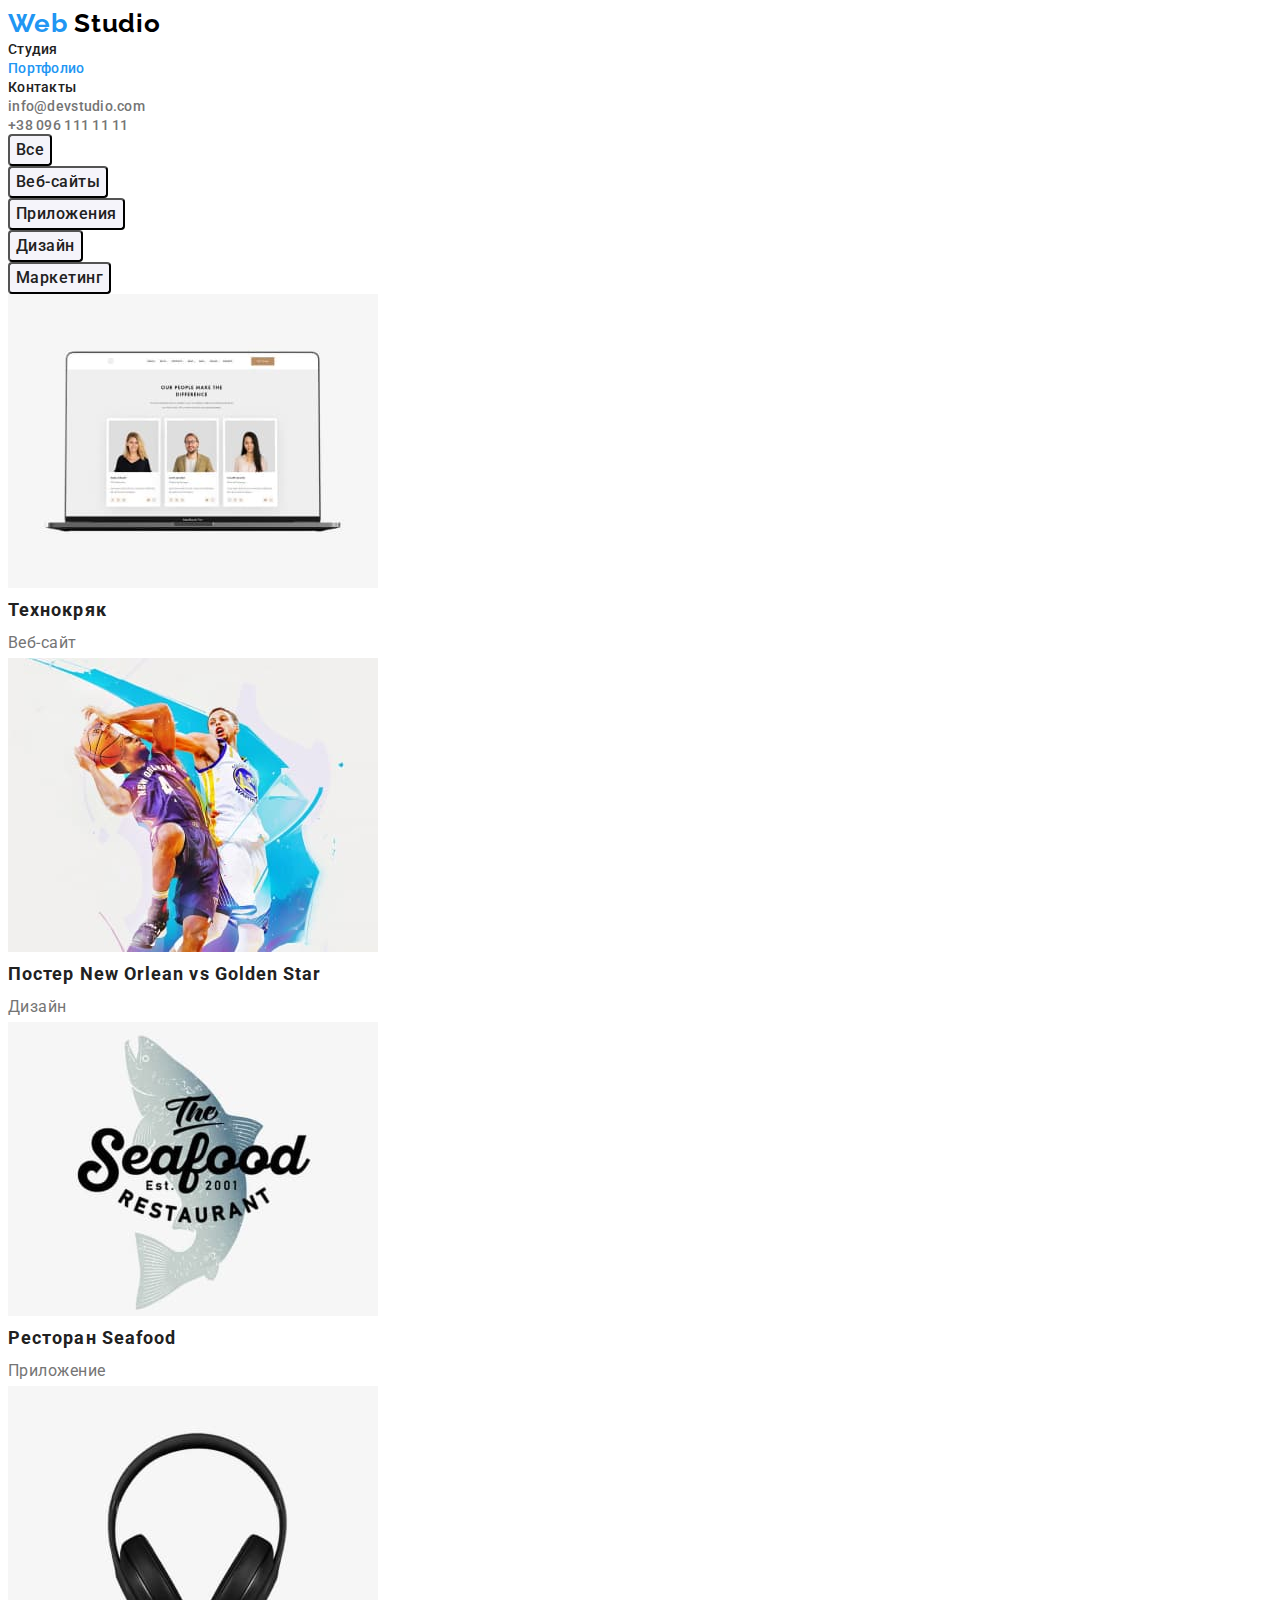
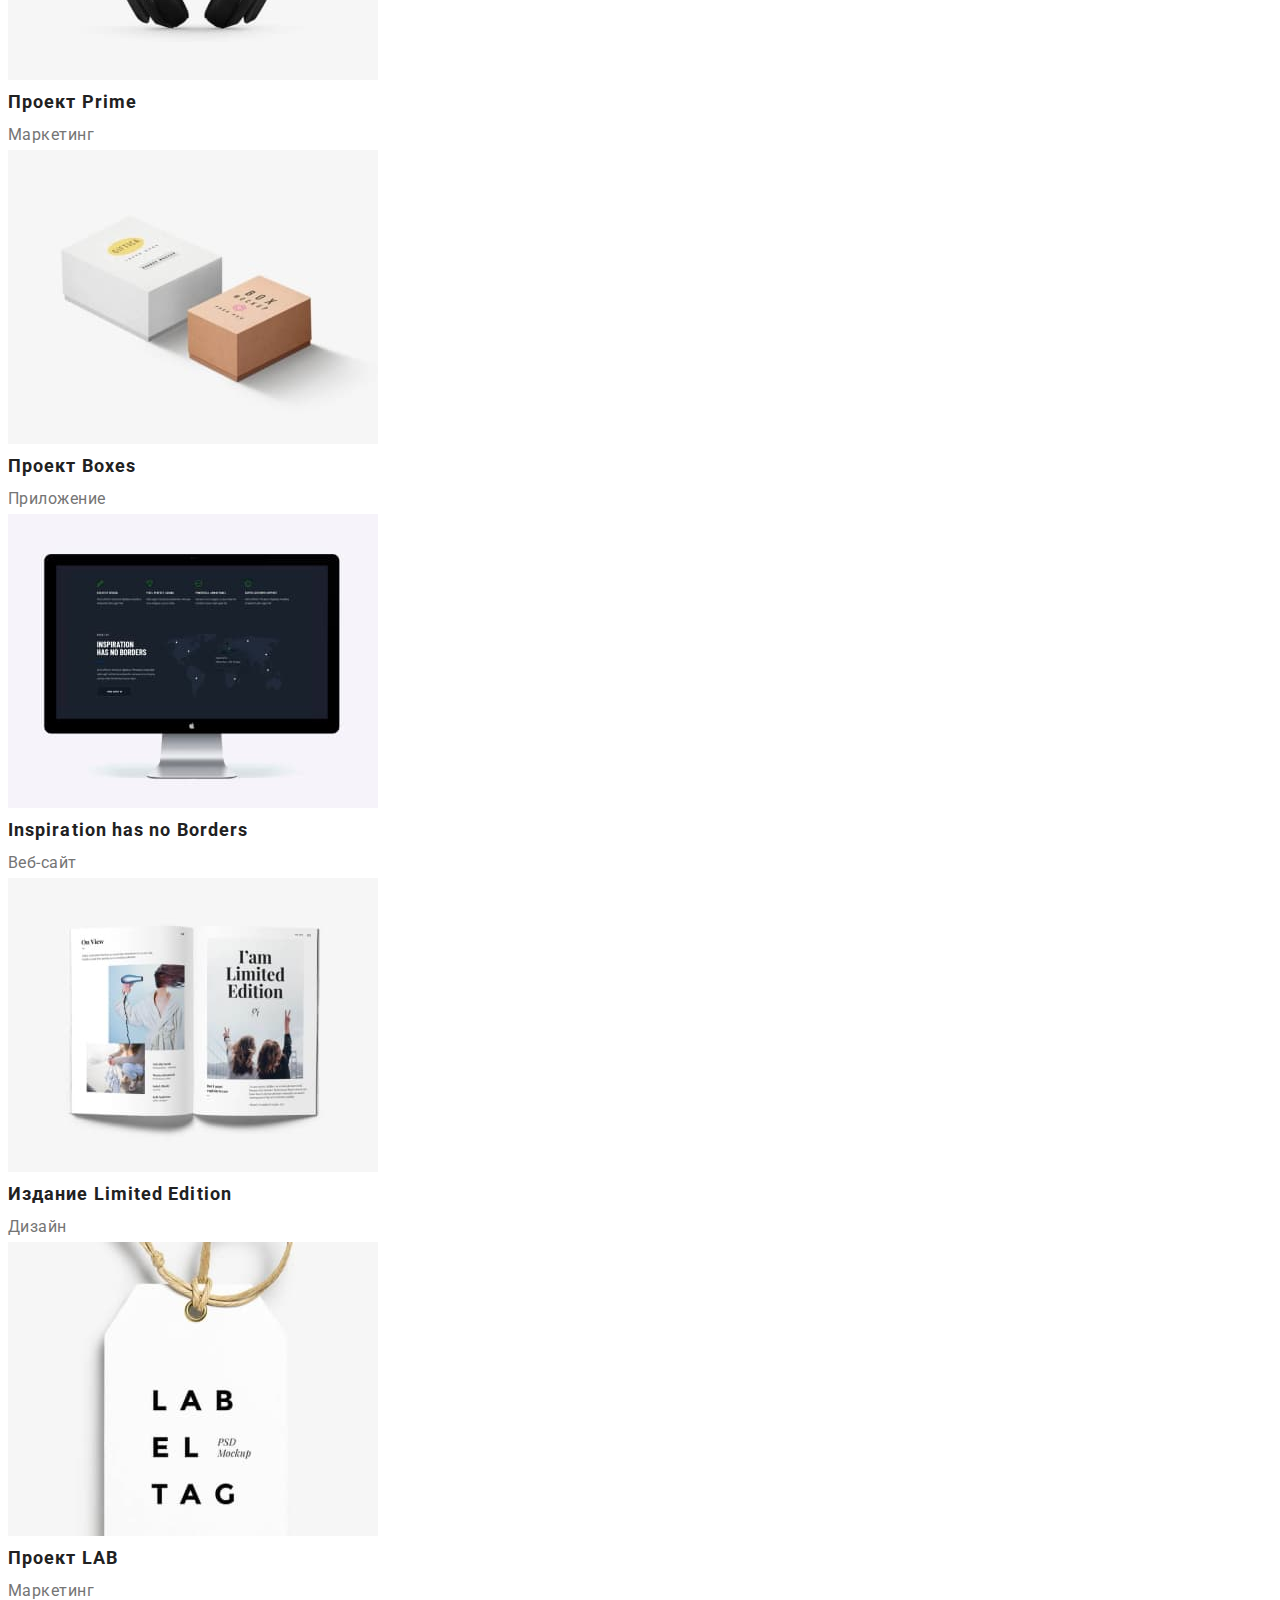
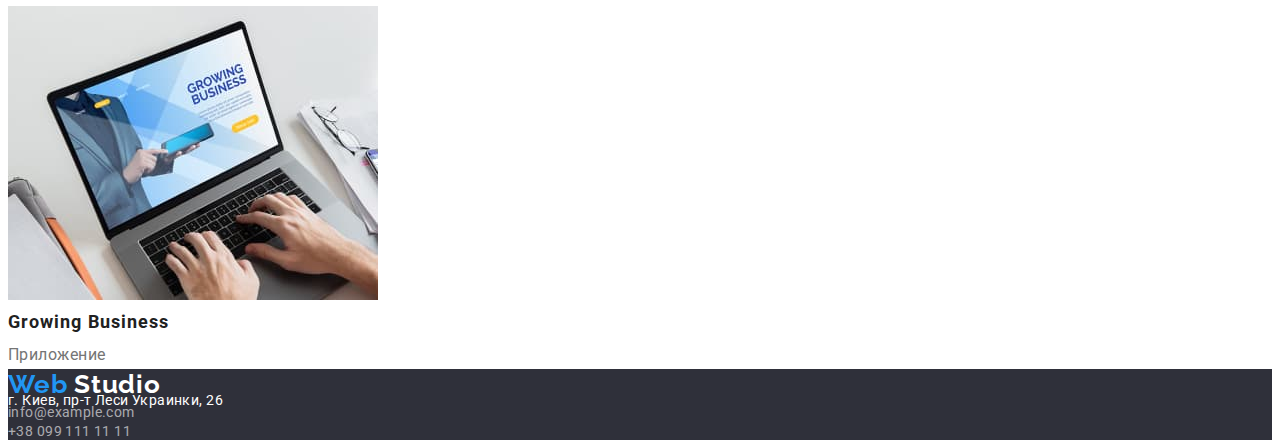
==== portfolio.html @ c35c0ac3 "Первые шаги по дз" ====
<!DOCTYPE html>
<html lang="ru">
  <head>
    <meta charset="UTF-8" />
    <meta http-equiv="X-UA-Compatible" content="IE=edge" />
    <meta name="viewport" content="width=device-width, initial-scale=1.0" />
    <title>Portfolio</title>

    <link rel="preconnect" href="https://fonts.googleapis.com" />
    <link rel="preconnect" href="https://fonts.gstatic.com" crossorigin />
    <link
      href="https://fonts.googleapis.com/css2?family=Raleway:wght@700&family=Roboto:wght@400;500;700;900&display=swap"
      rel="stylesheet"
    />

    <link rel="stylesheet" href="./css/styles.css" />
  </head>

  <body>
    <header>
      <a class="logo" href="./index.html">Web <span class="logo-header">Studio</span></a>
      <nav>
        <ul class="list">
          <li><a class="header-link" href="./index.html">Студия</a></li>
          <li><a class="header-link current" href="">Портфолио</a></li>
          <li><a class="header-link" href="">Контакты</a></li>
        </ul>
      </nav>

      <!-- Контакты -->
      <ul class="list">
        <li><a class="header-mail" href="mailto:info@devstudio.com">info@devstudio.com</a></li>
        <li><a class="header-tel" href="tel:+380961111111">+38 096 111 11 11</a></li>
      </ul>
    </header>

    <main>
      <section>
        <!-- скрыть заголовок-->
        <h1 class="visually-hidden">Портфолио</h1>
        <ul class="list">
          <li><button class="portfolio-btn btn-all" type="button">Все</button></li>
          <li><button class="portfolio-btn" type="button">Веб-сайты</button></li>
          <li><button class="portfolio-btn" type="button">Приложения</button></li>
          <li><button class="portfolio-btn" type="button">Дизайн</button></li>
          <li><button class="portfolio-btn" type="button">Маркетинг</button></li>
        </ul>

        <ul class="list">
          <li>
            <img src="./images/portfolio-list/img.jpg" alt="команда" width="370" height="294" />
            <h2 class="portfolio-img">Технокряк</h2>
            <p class="portfolio-text">Веб-сайт</p>
          </li>
          <li>
            <img
              src="./images/portfolio-list/img-1.jpg"
              alt="баскетболисты"
              width="370"
              height="294"
            />

            <h2 class="portfolio-img">Постер <span lang="en">New Orlean vs Golden Star</span></h2>
            <p class="portfolio-text">Дизайн</p>
          </li>
          <li>
            <img
              src="./images/portfolio-list/img-2.jpg"
              alt="логотип ресторана"
              width="370"
              height="294"
            />
            <h2 class="portfolio-img">Ресторан <span lang="en">Seafood</span></h2>
            <p class="portfolio-text">Приложение</p>
          </li>
          <li>
            <img src="./images/portfolio-list/img-3.jpg" alt="наушники" width="370" height="294" />
            <h2 class="portfolio-img">Проект <span lang="en">Prime</span></h2>
            <p class="portfolio-text">Маркетинг</p>
          </li>
          <li>
            <img src="./images/portfolio-list/img-4.jpg" alt="коробки" width="370" height="294" />
            <h2 class="portfolio-img">Проект <span lang="en">Boxes</span></h2>
            <p class="portfolio-text">Приложение</p>
          </li>
          <li>
            <img
              src="./images/portfolio-list/img-5.jpg"
              alt="монитор с изображением вебсайта"
              width="370"
              height="294"
            />
            <h2 class="portfolio-img" lang="en">Inspiration has no Borders</h2>
            <p class="portfolio-text">Веб-сайт</p>
          </li>
          <li>
            <img src="./images/portfolio-list/img-6.jpg" alt="журнал" width="370" height="294" />
            <h2 class="portfolio-img">Издание <span lang="en">Limited Edition</span></h2>
            <p class="portfolio-text">Дизайн</p>
          </li>
          <li>
            <img src="./images/portfolio-list/img-7.jpg" alt="бирка" width="370" height="294" />
            <h2 class="portfolio-img">Проект <span lang="en">LAB</span></h2>
            <p class="portfolio-text">Маркетинг</p>
          </li>
          <li>
            <img
              src="./images/portfolio-list/img-8.jpg"
              alt="приложение на ноутбуке"
              width="370"
              height="294"
            />
            <h2 class="portfolio-img" lang="en">Growing Business</h2>
            <p class="portfolio-text">Приложение</p>
          </li>
        </ul>
      </section>
    </main>

    <footer class="footer">
      <a class="logo" href="./index.html">Web <span class="logo-footer">Studio</span></a>
      <address class="footer-address">
        <p class="footer-text fto">г. Киев, пр-т Леси Украинки, 26</p>
        <ul class="list">
          <li><a class="footer-mail" href="mailto:info@example.com"> info@example.com </a></li>
          <li><a class="footer-tel" href="tel:+380991111111">+38 099 111 11 11</a></li>
        </ul>
      </address>
    </footer>
  </body>
</html>
---- css/styles.css ----
body{
color: #757575;
background-color: white;
font-family: "roboto", sans-serif;
}
h1,h2,h3,h4,h5,h6,p {
    margin: 0;
}
.container{
    width: 1200px;

   padding-left: 15px;
   padding-right: 15px;

    margin-right: auto;
    margin-left: auto;

    outline: 2px solid orangered;
}
/* спрятал 2 заголовка */
.visually-hidden {
    position: absolute;
    width: 1px;
    height: 1px;
    margin: -1px;
    border: 0;
    padding: 0;
    white-space: nowrap;
    clip-path: inset(100%);
    clip: rect(0 0 0 0);
    overflow: hidden;
}
/* убрал точки 2 страницы*/
.list {
list-style: none;
margin: 0;
padding: 0;
}

.header-container {
    display: flex;
    align-items: center;
}
/* подсветка логотипа хедер\футер 2 страницы*/
.logo{
    color: #2196F3;
    font-family: "raleway", sans-serif;
    font-weight: 700;
    font-size: 26px;
    line-height: 1.19;
    letter-spacing: 0.03em;
    text-decoration:none;

    margin-right: 93px;
}

/*  веб хедер*/
.logo-header {
    color: black
}

/* навигация */
.header-link {

font-weight: 500;
font-size: 14px;
line-height: 1.14;
letter-spacing: 0.02em;
color: #212121;
text-decoration:none;
}

/* подсветка навигации на 2х страницах */
.current {
    color: #2196F3
}

.header-group{
    margin-left: auto;
}
.header-mail,
.header-tel{
font-weight: 500;
font-size: 14px;
line-height: 1.14;
letter-spacing: 0.02em;
color: #757575;
text-decoration:none;
}

.header-mail:hover,
.header-mail:focus{
    color: #2196F3;
}
.hero-section{
text-align: center;
}

/* hero and main*/
.hero-header{
font-weight: 900;
font-size: 44px;
line-height: 1.36;
letter-spacing: 0.06em;
text-transform: uppercase;
color: #FFFFFF;
}

.hero-btn{
    font-family: inherit;
    font-weight: 700;
    font-size: 16px;
    line-height: 1.88;
    letter-spacing: 0.06em;
    color: #FFFFFF;
    background-color: #2196F3;
    box-shadow: 0px 4px 4px rgba(0, 0, 0, 0.15);
    border-radius: 4px;
}

.our-benefits{
font-size: 14px;
line-height: 1.14;
letter-spacing: 0.03em;
text-transform: uppercase;

color: #212121;
}
.text-benefits{
font-size: 14px;
line-height: 1.71;
letter-spacing: 0.03em;
}
.activity,
.team {
font-size: 36px;
line-height: 1.17;
text-align: center;
letter-spacing: 0.03em;

color: #212121;
}
.name{
font-weight: 500;
font-size: 16px;
line-height: 1.19;
text-align: center;
letter-spacing: 0.03em;

color: #212121;
}
.profession{
line-height: 1.19;
text-align: center;
letter-spacing: 0.03em;
}

/* веб футер */
.logo-footer{
    color:white
}
.footer-address{
font-style: normal;
}

.footer-text,
.footer-mail,
.footer-tel {
font-size: 14px;
line-height: 1.71px;
letter-spacing: 0.03em;
color: rgba(255, 255, 255, 0.6);
text-decoration:none;

}
/* footer text only */
.fto {
    color: white;
}
/* бэкграунд */
.hero-section,
.footer{
    background-color: #2F303A;
}

/* портфолио*/
.portfolio-btn{
font-family: inherit;
font-weight: 500;
font-size: 16px;
line-height: 1.63;
letter-spacing: 0.03em;
color: #212121;
background-color: #F5F4FA;
border-radius: 4px;
}

.btn-all:hover{
color: #FFFFFF;
    background-color: #2196F3;
    box-shadow: 0px 3px 1px rgba(0, 0, 0, 0.1),
    0px 1px 2px rgba(0, 0, 0, 0.08),
    0px 2px 2px rgba(0, 0, 0, 0.12);
}
.portfolio-img{
font-size: 18px;
line-height: 2;
letter-spacing: 0.06em;

color: #212121;
}
.portfolio-text{
line-height: 1.87;
letter-spacing: 0.03em;
}
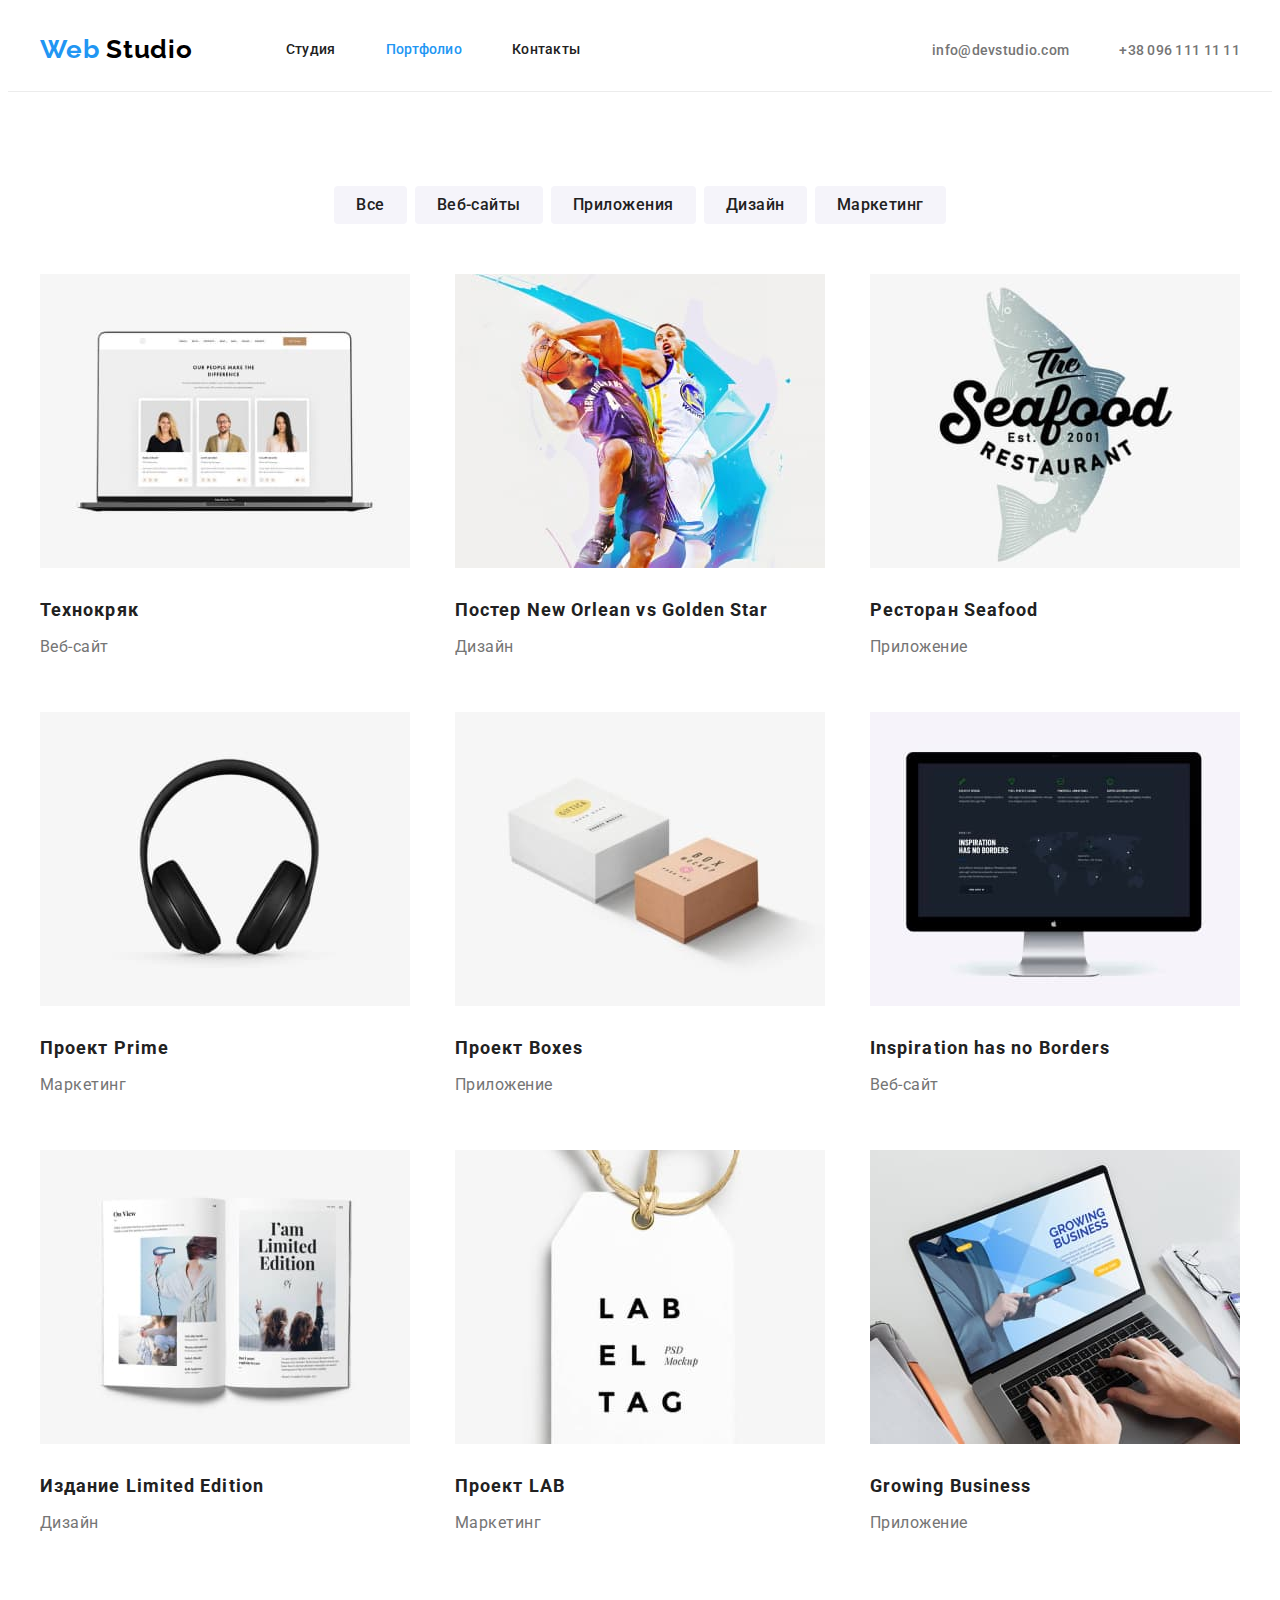
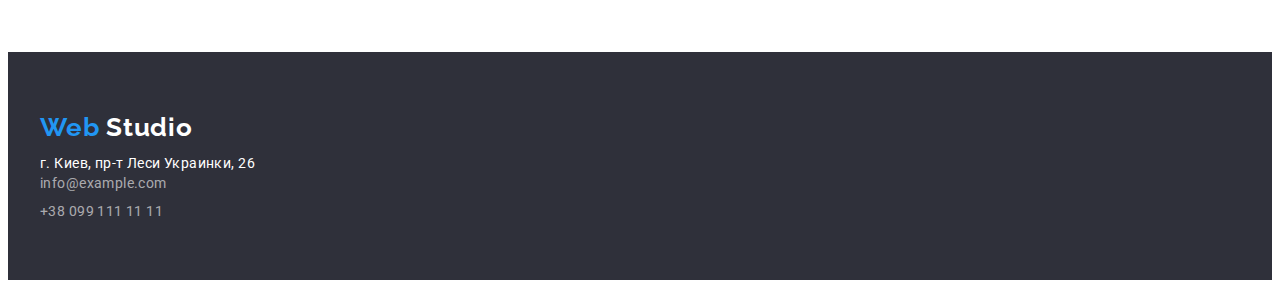
==== commit fb64eccb: "Последний коммит перед сдачей дз" ====
--- a/portfolio.html
+++ b/portfolio.html
@@ -17,115 +17,167 @@
   </head>
 
   <body>
-    <header>
-      <a class="logo" href="./index.html">Web <span class="logo-header">Studio</span></a>
-      <nav>
-        <ul class="list">
-          <li><a class="header-link" href="./index.html">Студия</a></li>
-          <li><a class="header-link current" href="">Портфолио</a></li>
-          <li><a class="header-link" href="">Контакты</a></li>
-        </ul>
-      </nav>
+    <header class="line">
+      <div class="container header-container">
+        <a class="logo" href="./index.html">Web <span class="logo-header">Studio</span></a>
+        <nav>
+          <ul class="list nav-list">
+            <li class="nav-item"><a class="header-link" href="./index.html">Студия</a></li>
+            <li class="nav-item"><a class="header-link current" href="">Портфолио</a></li>
+            <li class="nav-item"><a class="header-link" href="">Контакты</a></li>
+          </ul>
+        </nav>
 
-      <!-- Контакты -->
-      <ul class="list">
-        <li><a class="header-mail" href="mailto:info@devstudio.com">info@devstudio.com</a></li>
-        <li><a class="header-tel" href="tel:+380961111111">+38 096 111 11 11</a></li>
-      </ul>
+        <!-- Контакты -->
+        <div class="header-group">
+          <ul class="list group-list">
+            <li class="group-item">
+              <a class="header-mail" href="mailto:info@devstudio.com">info@devstudio.com</a>
+            </li>
+            <li class="group-item">
+              <a class="header-tel" href="tel:+380961111111">+38 096 111 11 11</a>
+            </li>
+          </ul>
+        </div>
+      </div>
     </header>
 
     <main>
-      <section>
-        <!-- скрыть заголовок-->
-        <h1 class="visually-hidden">Портфолио</h1>
-        <ul class="list">
-          <li><button class="portfolio-btn btn-all" type="button">Все</button></li>
-          <li><button class="portfolio-btn" type="button">Веб-сайты</button></li>
-          <li><button class="portfolio-btn" type="button">Приложения</button></li>
-          <li><button class="portfolio-btn" type="button">Дизайн</button></li>
-          <li><button class="portfolio-btn" type="button">Маркетинг</button></li>
-        </ul>
+      <section class="portfolio">
+        <div class="container">
+          <!-- скрыть заголовок-->
+          <h1 class="visually-hidden">Портфолио</h1>
+          <ul class="list filter-list">
+            <li class="btn-item">
+              <button class="portfolio-btn btn-all" type="button">Все</button>
+            </li>
+            <li class="btn-item"><button class="portfolio-btn" type="button">Веб-сайты</button></li>
+            <li class="btn-item">
+              <button class="portfolio-btn" type="button">Приложения</button>
+            </li>
+            <li class="btn-item"><button class="portfolio-btn" type="button">Дизайн</button></li>
+            <li class="btn-item"><button class="portfolio-btn" type="button">Маркетинг</button></li>
+          </ul>
 
-        <ul class="list">
-          <li>
-            <img src="./images/portfolio-list/img.jpg" alt="команда" width="370" height="294" />
-            <h2 class="portfolio-img">Технокряк</h2>
-            <p class="portfolio-text">Веб-сайт</p>
-          </li>
-          <li>
-            <img
-              src="./images/portfolio-list/img-1.jpg"
-              alt="баскетболисты"
-              width="370"
-              height="294"
-            />
+          <ul class="list img-list">
+            <li class="img-item">
+              <img
+                class="image"
+                src="./images/portfolio-list/img.jpg"
+                alt="команда"
+                width="370"
+                height="294"
+              />
+              <h2 class="portfolio-img">Технокряк</h2>
+              <p class="portfolio-text">Веб-сайт</p>
+            </li>
+            <li class="img-item">
+              <img
+                class="image"
+                src="./images/portfolio-list/img-1.jpg"
+                alt="баскетболисты"
+                width="370"
+                height="294"
+              />
 
-            <h2 class="portfolio-img">Постер <span lang="en">New Orlean vs Golden Star</span></h2>
-            <p class="portfolio-text">Дизайн</p>
-          </li>
-          <li>
-            <img
-              src="./images/portfolio-list/img-2.jpg"
-              alt="логотип ресторана"
-              width="370"
-              height="294"
-            />
-            <h2 class="portfolio-img">Ресторан <span lang="en">Seafood</span></h2>
-            <p class="portfolio-text">Приложение</p>
-          </li>
-          <li>
-            <img src="./images/portfolio-list/img-3.jpg" alt="наушники" width="370" height="294" />
-            <h2 class="portfolio-img">Проект <span lang="en">Prime</span></h2>
-            <p class="portfolio-text">Маркетинг</p>
-          </li>
-          <li>
-            <img src="./images/portfolio-list/img-4.jpg" alt="коробки" width="370" height="294" />
-            <h2 class="portfolio-img">Проект <span lang="en">Boxes</span></h2>
-            <p class="portfolio-text">Приложение</p>
-          </li>
-          <li>
-            <img
-              src="./images/portfolio-list/img-5.jpg"
-              alt="монитор с изображением вебсайта"
-              width="370"
-              height="294"
-            />
-            <h2 class="portfolio-img" lang="en">Inspiration has no Borders</h2>
-            <p class="portfolio-text">Веб-сайт</p>
-          </li>
-          <li>
-            <img src="./images/portfolio-list/img-6.jpg" alt="журнал" width="370" height="294" />
-            <h2 class="portfolio-img">Издание <span lang="en">Limited Edition</span></h2>
-            <p class="portfolio-text">Дизайн</p>
-          </li>
-          <li>
-            <img src="./images/portfolio-list/img-7.jpg" alt="бирка" width="370" height="294" />
-            <h2 class="portfolio-img">Проект <span lang="en">LAB</span></h2>
-            <p class="portfolio-text">Маркетинг</p>
-          </li>
-          <li>
-            <img
-              src="./images/portfolio-list/img-8.jpg"
-              alt="приложение на ноутбуке"
-              width="370"
-              height="294"
-            />
-            <h2 class="portfolio-img" lang="en">Growing Business</h2>
-            <p class="portfolio-text">Приложение</p>
-          </li>
-        </ul>
+              <h2 class="portfolio-img">Постер <span lang="en">New Orlean vs Golden Star</span></h2>
+              <p class="portfolio-text">Дизайн</p>
+            </li>
+            <li class="img-item">
+              <img
+                class="image"
+                src="./images/portfolio-list/img-2.jpg"
+                alt="логотип ресторана"
+                width="370"
+                height="294"
+              />
+              <h2 class="portfolio-img">Ресторан <span lang="en">Seafood</span></h2>
+              <p class="portfolio-text">Приложение</p>
+            </li>
+            <li class="img-item">
+              <img
+                class="image"
+                src="./images/portfolio-list/img-3.jpg"
+                alt="наушники"
+                width="370"
+                height="294"
+              />
+              <h2 class="portfolio-img">Проект <span lang="en">Prime</span></h2>
+              <p class="portfolio-text">Маркетинг</p>
+            </li>
+            <li class="img-item">
+              <img
+                class="image"
+                src="./images/portfolio-list/img-4.jpg"
+                alt="коробки"
+                width="370"
+                height="294"
+              />
+              <h2 class="portfolio-img">Проект <span lang="en">Boxes</span></h2>
+              <p class="portfolio-text">Приложение</p>
+            </li>
+            <li class="img-item">
+              <img
+                class="image"
+                src="./images/portfolio-list/img-5.jpg"
+                alt="монитор с изображением вебсайта"
+                width="370"
+                height="294"
+              />
+              <h2 class="portfolio-img" lang="en">Inspiration has no Borders</h2>
+              <p class="portfolio-text">Веб-сайт</p>
+            </li>
+            <li>
+              <img
+                class="image"
+                src="./images/portfolio-list/img-6.jpg"
+                alt="журнал"
+                width="370"
+                height="294"
+              />
+              <h2 class="portfolio-img">Издание <span lang="en">Limited Edition</span></h2>
+              <p class="portfolio-text">Дизайн</p>
+            </li>
+            <li>
+              <img
+                class="image"
+                src="./images/portfolio-list/img-7.jpg"
+                alt="бирка"
+                width="370"
+                height="294"
+              />
+              <h2 class="portfolio-img">Проект <span lang="en">LAB</span></h2>
+              <p class="portfolio-text">Маркетинг</p>
+            </li>
+            <li>
+              <img
+                class="image"
+                src="./images/portfolio-list/img-8.jpg"
+                alt="приложение на ноутбуке"
+                width="370"
+                height="294"
+              />
+              <h2 class="portfolio-img" lang="en">Growing Business</h2>
+              <p class="portfolio-text">Приложение</p>
+            </li>
+          </ul>
+        </div>
       </section>
     </main>
 
     <footer class="footer">
-      <a class="logo" href="./index.html">Web <span class="logo-footer">Studio</span></a>
-      <address class="footer-address">
-        <p class="footer-text fto">г. Киев, пр-т Леси Украинки, 26</p>
-        <ul class="list">
-          <li><a class="footer-mail" href="mailto:info@example.com"> info@example.com </a></li>
-          <li><a class="footer-tel" href="tel:+380991111111">+38 099 111 11 11</a></li>
-        </ul>
-      </address>
+      <div class="container">
+        <a class="logo" href="./index.html">Web <span class="logo-footer">Studio</span></a>
+        <address class="footer-address">
+          <p class="footer-text fto">г. Киев, пр-т Леси Украинки, 26</p>
+          <ul class="list">
+            <li class="footer-post">
+              <a class="footer-mail" href="mailto:info@example.com"> info@example.com </a>
+            </li>
+            <li><a class="footer-tel" href="tel:+380991111111">+38 099 111 11 11</a></li>
+          </ul>
+        </address>
+      </div>
     </footer>
   </body>
 </html>
--- a/css/styles.css
+++ b/css/styles.css
@@ -15,7 +15,14 @@
     margin-right: auto;
     margin-left: auto;
 
-    outline: 2px solid orangered;
+    
+}
+.section{
+padding-top: 94px;
+padding-bottom: 94px;
+}
+.section-activity{
+    padding-bottom: 94px;
 }
 /* спрятал 2 заголовка */
 .visually-hidden {
@@ -30,12 +37,14 @@
     clip: rect(0 0 0 0);
     overflow: hidden;
 }
-/* убрал точки 2 страницы*/
+/* убрал точки 2 страницы, обнулил падинг\маржин*/
 .list {
 list-style: none;
 margin: 0;
 padding: 0;
 }
+
+
 
 .header-container {
     display: flex;
@@ -58,8 +67,22 @@
 .logo-header {
     color: black
 }
-
 /* навигация */
+
+.nav-list{
+display: flex;
+align-items:center
+}
+
+.nav-item{
+margin-right: 50px;
+
+}
+
+.nav-item:last-child{
+    margin-right: 0;
+}
+
 .header-link {
 
 font-weight: 500;
@@ -68,6 +91,10 @@
 letter-spacing: 0.02em;
 color: #212121;
 text-decoration:none;
+
+display: block;
+padding-top: 32px;
+padding-bottom: 32px;
 }
 
 /* подсветка навигации на 2х страницах */
@@ -78,6 +105,18 @@
 .header-group{
     margin-left: auto;
 }
+.group-list{
+   display: flex;
+}
+.group-item{
+    margin-right: 50px;
+    padding-top: 32px;
+    padding-bottom: 32px;
+}
+.group-item:last-child {
+    margin-right: 0;
+}
+
 .header-mail,
 .header-tel{
 font-weight: 500;
@@ -86,6 +125,7 @@
 letter-spacing: 0.02em;
 color: #757575;
 text-decoration:none;
+
 }
 
 .header-mail:hover,
@@ -94,6 +134,7 @@
 }
 .hero-section{
 text-align: center;
+
 }
 
 /* hero and main*/
@@ -104,8 +145,16 @@
 letter-spacing: 0.06em;
 text-transform: uppercase;
 color: #FFFFFF;
-}
-
+
+padding-top: 200px;
+padding-right: 233px;
+padding-bottom: 30px;
+padding-left: 233px;
+}
+
+.btn-container{
+padding-bottom: 200px;
+}
 .hero-btn{
     font-family: inherit;
     font-weight: 700;
@@ -116,20 +165,44 @@
     background-color: #2196F3;
     box-shadow: 0px 4px 4px rgba(0, 0, 0, 0.15);
     border-radius: 4px;
-}
-
+
+    padding-top: 10px;
+    padding-right: 32px;
+    padding-bottom: 10px;
+    padding-left: 32px;
+
+}
+.benefits{
+ 
+}
+.list-benefits{
+    display: flex;
+}
 .our-benefits{
 font-size: 14px;
 line-height: 1.14;
 letter-spacing: 0.03em;
 text-transform: uppercase;
-
-color: #212121;
-}
+color: #212121;
+
+margin-right: 30px;
+margin-bottom: 10px;
+}
+
+
 .text-benefits{
 font-size: 14px;
 line-height: 1.71;
 letter-spacing: 0.03em;
+margin-right: 30px;
+}
+
+.last-child {
+    margin-right: 0;
+}
+.list-activity{
+    display: flex;
+    justify-content: space-between;
 }
 .activity,
 .team {
@@ -139,6 +212,21 @@
 letter-spacing: 0.03em;
 
 color: #212121;
+
+padding-bottom: 50px;
+}
+.list-team{
+    display: flex;
+    justify-content: space-between;
+}
+.border{
+    box-shadow: 0px 1px 3px rgba(0, 0, 0, 0.12),
+    0px 1px 1px rgba(0, 0, 0, 0.14),
+    0px 2px 1px rgba(0, 0, 0, 0.2);
+    border-radius: 0px 0px 4px 4px;
+}
+.foto{
+    padding-bottom: 30px;
 }
 .name{
 font-weight: 500;
@@ -148,19 +236,36 @@
 letter-spacing: 0.03em;
 
 color: #212121;
+
+padding-bottom: 10px;
 }
 .profession{
 line-height: 1.19;
 text-align: center;
 letter-spacing: 0.03em;
-}
-
+
+padding-bottom: 30px;
+}
+
+
+
+/* бэкграунд */
+.hero-section,
+.footer {
+    background-color: #2F303A;
+}
+.footer{
+padding-top: 60px;
+padding-bottom: 60px;
+}
 /* веб футер */
 .logo-footer{
     color:white
 }
+
 .footer-address{
 font-style: normal;
+
 }
 
 .footer-text,
@@ -176,14 +281,29 @@
 /* footer text only */
 .fto {
     color: white;
-}
-/* бэкграунд */
-.hero-section,
-.footer{
-    background-color: #2F303A;
+    padding-top: 20px;
+    padding-bottom: 9px;
+}
+
+.footer-post{
+
+    padding-bottom: 9px;
 }
 
 /* портфолио*/
+.line{
+    border-bottom: 1px solid #ECECEC;
+         
+}
+.portfolio{
+    padding-top: 94px;
+    padding-bottom: 94px;
+}
+.filter-list{
+    display: flex;
+    align-items: center;
+    justify-content: center;
+}
 .portfolio-btn{
 font-family: inherit;
 font-weight: 500;
@@ -193,6 +313,22 @@
 color: #212121;
 background-color: #F5F4FA;
 border-radius: 4px;
+
+padding-top: 6px;
+padding-right: 22px;
+padding-bottom: 6px;
+padding-left: 22px;
+
+border: 0;
+}
+
+.btn-item{
+margin-right: 8px;
+margin-bottom: 50px;
+}
+
+.btn-item:last-child{
+    margin-right: 0;
 }
 
 .btn-all:hover{
@@ -202,14 +338,29 @@
     0px 1px 2px rgba(0, 0, 0, 0.08),
     0px 2px 2px rgba(0, 0, 0, 0.12);
 }
+.img-list{
+    display: flex;
+    flex-wrap: wrap;
+    justify-content: space-between;
+}
+
+.img-item{
+    margin-bottom: 30px;
+}
 .portfolio-img{
 font-size: 18px;
 line-height: 2;
 letter-spacing: 0.06em;
 
 color: #212121;
+
+padding-bottom: 4px;
 }
 .portfolio-text{
 line-height: 1.87;
 letter-spacing: 0.03em;
+padding-bottom: 20px;
+}
+.image{
+    padding-bottom: 20px;
 }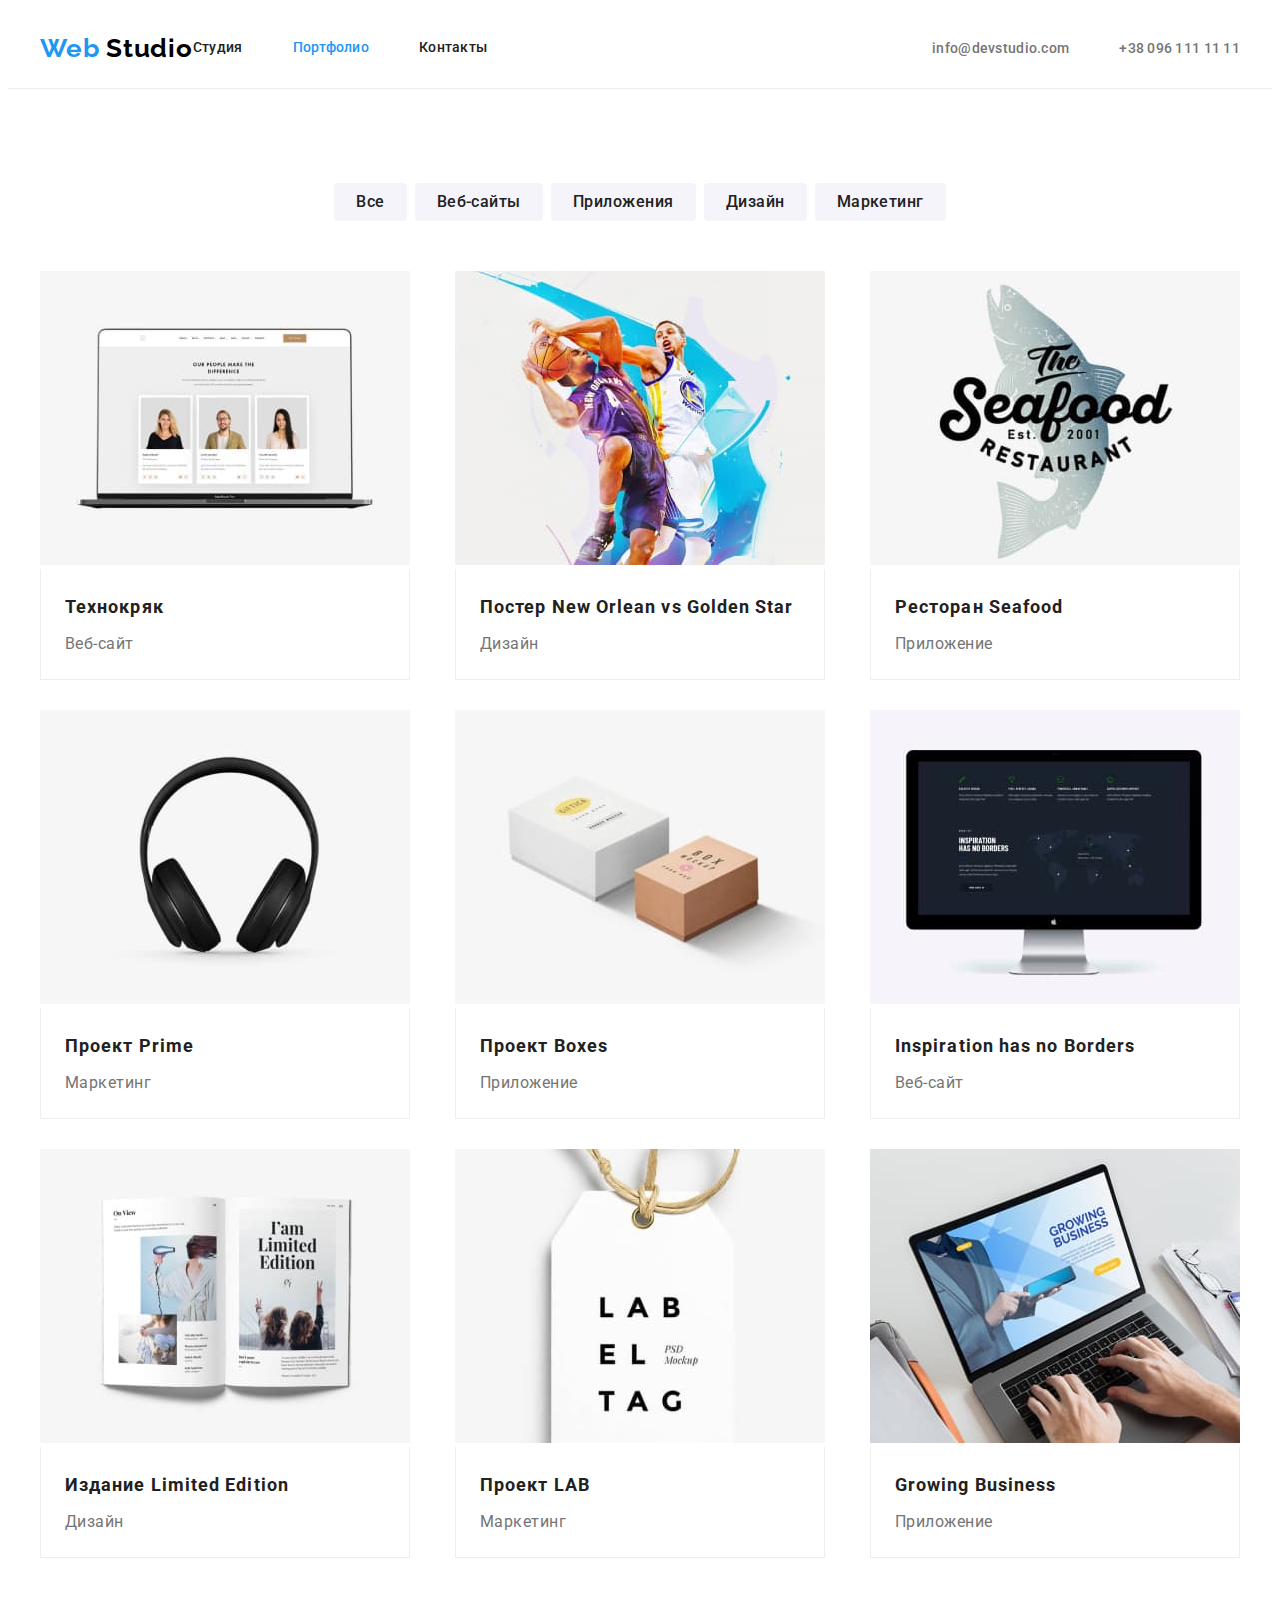
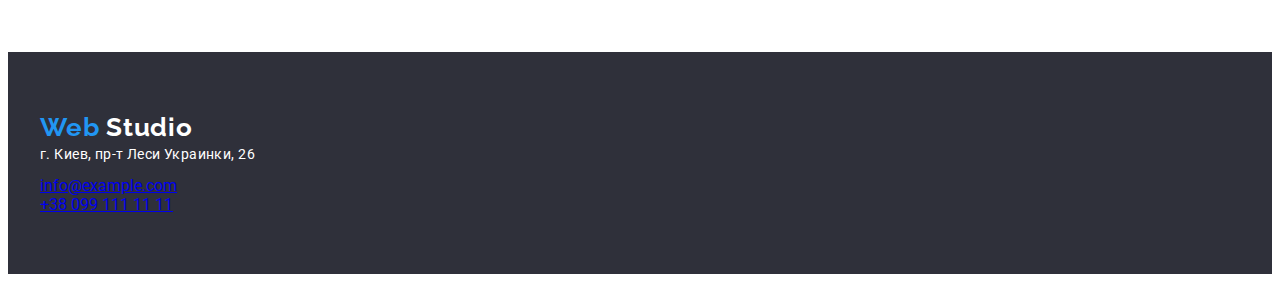
==== commit 945c18cd: "Исправил ошибки на которые указал ментор" ====
--- a/portfolio.html
+++ b/portfolio.html
@@ -11,6 +11,13 @@
     <link
       href="https://fonts.googleapis.com/css2?family=Raleway:wght@700&family=Roboto:wght@400;500;700;900&display=swap"
       rel="stylesheet"
+    />
+    <link
+      rel="stylesheet"
+      href="https://cdnjs.cloudflare.com/ajax/libs/modern-normalize/1.1.0/modern-normalize.min.css"
+      integrity="sha512-wpPYUAdjBVSE4KJnH1VR1HeZfpl1ub8YT/NKx4PuQ5NmX2tKuGu6U/JRp5y+Y8XG2tV+wKQpNHVUX03MfMFn9Q=="
+      crossorigin="anonymous"
+      referrerpolicy="no-referrer"
     />
 
     <link rel="stylesheet" href="./css/styles.css" />
@@ -29,16 +36,15 @@
         </nav>
 
         <!-- Контакты -->
-        <div class="header-group">
-          <ul class="list group-list">
-            <li class="group-item">
-              <a class="header-mail" href="mailto:info@devstudio.com">info@devstudio.com</a>
-            </li>
-            <li class="group-item">
-              <a class="header-tel" href="tel:+380961111111">+38 096 111 11 11</a>
-            </li>
-          </ul>
-        </div>
+
+        <ul class="list group-list">
+          <li class="group-item">
+            <a class="header-contacts" href="mailto:info@devstudio.com">info@devstudio.com</a>
+          </li>
+          <li class="group-item">
+            <a class="header-contacts" href="tel:+380961111111">+38 096 111 11 11</a>
+          </li>
+        </ul>
       </div>
     </header>
 
@@ -61,104 +67,94 @@
 
           <ul class="list img-list">
             <li class="img-item">
-              <img
-                class="image"
-                src="./images/portfolio-list/img.jpg"
-                alt="команда"
-                width="370"
-                height="294"
-              />
-              <h2 class="portfolio-img">Технокряк</h2>
-              <p class="portfolio-text">Веб-сайт</p>
+              <img src="./images/portfolio-list/img.jpg" alt="команда" width="370" height="294" />
+              <div class="portfolio-item">
+                <h2 class="portfolio-img">Технокряк</h2>
+                <p class="portfolio-text">Веб-сайт</p>
+              </div>
             </li>
             <li class="img-item">
               <img
-                class="image"
                 src="./images/portfolio-list/img-1.jpg"
                 alt="баскетболисты"
                 width="370"
                 height="294"
               />
-
-              <h2 class="portfolio-img">Постер <span lang="en">New Orlean vs Golden Star</span></h2>
-              <p class="portfolio-text">Дизайн</p>
+              <div class="portfolio-item">
+                <h2 class="portfolio-img">
+                  Постер <span lang="en">New Orlean vs Golden Star</span>
+                </h2>
+                <p class="portfolio-text">Дизайн</p>
+              </div>
             </li>
             <li class="img-item">
               <img
-                class="image"
                 src="./images/portfolio-list/img-2.jpg"
                 alt="логотип ресторана"
                 width="370"
                 height="294"
               />
-              <h2 class="portfolio-img">Ресторан <span lang="en">Seafood</span></h2>
-              <p class="portfolio-text">Приложение</p>
+              <div class="portfolio-item">
+                <h2 class="portfolio-img">Ресторан <span lang="en">Seafood</span></h2>
+                <p class="portfolio-text">Приложение</p>
+              </div>
             </li>
             <li class="img-item">
               <img
-                class="image"
                 src="./images/portfolio-list/img-3.jpg"
                 alt="наушники"
                 width="370"
                 height="294"
               />
-              <h2 class="portfolio-img">Проект <span lang="en">Prime</span></h2>
-              <p class="portfolio-text">Маркетинг</p>
+              <div class="portfolio-item">
+                <h2 class="portfolio-img">Проект <span lang="en">Prime</span></h2>
+                <p class="portfolio-text">Маркетинг</p>
+              </div>
+            </li>
+            <li class="img-item">
+              <img src="./images/portfolio-list/img-4.jpg" alt="коробки" width="370" height="294" />
+              <div class="portfolio-item">
+                <h2 class="portfolio-img">Проект <span lang="en">Boxes</span></h2>
+                <p class="portfolio-text">Приложение</p>
+              </div>
             </li>
             <li class="img-item">
               <img
-                class="image"
-                src="./images/portfolio-list/img-4.jpg"
-                alt="коробки"
-                width="370"
-                height="294"
-              />
-              <h2 class="portfolio-img">Проект <span lang="en">Boxes</span></h2>
-              <p class="portfolio-text">Приложение</p>
-            </li>
-            <li class="img-item">
-              <img
-                class="image"
                 src="./images/portfolio-list/img-5.jpg"
                 alt="монитор с изображением вебсайта"
                 width="370"
                 height="294"
               />
-              <h2 class="portfolio-img" lang="en">Inspiration has no Borders</h2>
-              <p class="portfolio-text">Веб-сайт</p>
+              <div class="portfolio-item">
+                <h2 class="portfolio-img" lang="en">Inspiration has no Borders</h2>
+                <p class="portfolio-text">Веб-сайт</p>
+              </div>
             </li>
-            <li>
+            <li class="img-item">
+              <img src="./images/portfolio-list/img-6.jpg" alt="журнал" width="370" height="294" />
+              <div class="portfolio-item">
+                <h2 class="portfolio-img">Издание <span lang="en">Limited Edition</span></h2>
+                <p class="portfolio-text">Дизайн</p>
+              </div>
+            </li>
+            <li class="img-item">
+              <img src="./images/portfolio-list/img-7.jpg" alt="бирка" width="370" height="294" />
+              <div class="portfolio-item">
+                <h2 class="portfolio-img">Проект <span lang="en">LAB</span></h2>
+                <p class="portfolio-text">Маркетинг</p>
+              </div>
+            </li>
+            <li class="img-item">
               <img
-                class="image"
-                src="./images/portfolio-list/img-6.jpg"
-                alt="журнал"
-                width="370"
-                height="294"
-              />
-              <h2 class="portfolio-img">Издание <span lang="en">Limited Edition</span></h2>
-              <p class="portfolio-text">Дизайн</p>
-            </li>
-            <li>
-              <img
-                class="image"
-                src="./images/portfolio-list/img-7.jpg"
-                alt="бирка"
-                width="370"
-                height="294"
-              />
-              <h2 class="portfolio-img">Проект <span lang="en">LAB</span></h2>
-              <p class="portfolio-text">Маркетинг</p>
-            </li>
-            <li>
-              <img
-                class="image"
                 src="./images/portfolio-list/img-8.jpg"
                 alt="приложение на ноутбуке"
                 width="370"
                 height="294"
               />
-              <h2 class="portfolio-img" lang="en">Growing Business</h2>
-              <p class="portfolio-text">Приложение</p>
+              <div class="portfolio-item">
+                <h2 class="portfolio-img" lang="en">Growing Business</h2>
+                <p class="portfolio-text">Приложение</p>
+              </div>
             </li>
           </ul>
         </div>
--- a/css/styles.css
+++ b/css/styles.css
@@ -17,7 +17,8 @@
 
     
 }
-.section{
+.section-team{
+    background-color: #F5F4FA;;
 padding-top: 94px;
 padding-bottom: 94px;
 }
@@ -60,9 +61,11 @@
     letter-spacing: 0.03em;
     text-decoration:none;
 
-    margin-right: 93px;
-}
-
+    
+}
+.logo-mr{
+margin-right: 93px;
+}
 /*  веб хедер*/
 .logo-header {
     color: black
@@ -97,28 +100,29 @@
 padding-bottom: 32px;
 }
 
+.header-link:hover,
+.header-link:focus{
+    color: #2196F3;
+}
 /* подсветка навигации на 2х страницах */
 .current {
     color: #2196F3
 }
 
-.header-group{
-    margin-left: auto;
-}
+
 .group-list{
    display: flex;
+   margin-left: auto;
 }
 .group-item{
     margin-right: 50px;
-    padding-top: 32px;
-    padding-bottom: 32px;
+   
 }
 .group-item:last-child {
     margin-right: 0;
 }
 
-.header-mail,
-.header-tel{
+.header-contacts{
 font-weight: 500;
 font-size: 14px;
 line-height: 1.14;
@@ -126,15 +130,18 @@
 color: #757575;
 text-decoration:none;
 
-}
-
-.header-mail:hover,
-.header-mail:focus{
+padding-top: 32px;
+padding-bottom: 32px;
+}
+
+.header-contacts:hover,
+.header-contacts:focus{
     color: #2196F3;
 }
 .hero-section{
 text-align: center;
-
+padding-top: 200px;
+padding-bottom: 200px;
 }
 
 /* hero and main*/
@@ -146,15 +153,10 @@
 text-transform: uppercase;
 color: #FFFFFF;
 
-padding-top: 200px;
-padding-right: 233px;
-padding-bottom: 30px;
-padding-left: 233px;
-}
-
-.btn-container{
-padding-bottom: 200px;
-}
+margin-bottom: 30px;
+
+}
+
 .hero-btn{
     font-family: inherit;
     font-weight: 700;
@@ -173,8 +175,13 @@
 
 }
 .benefits{
- 
-}
+    width: 270px;
+margin-right: 30px;
+}
+.benefits:last-child{
+margin-right: 0;
+}
+
 .list-benefits{
     display: flex;
 }
@@ -185,7 +192,6 @@
 text-transform: uppercase;
 color: #212121;
 
-margin-right: 30px;
 margin-bottom: 10px;
 }
 
@@ -194,12 +200,10 @@
 font-size: 14px;
 line-height: 1.71;
 letter-spacing: 0.03em;
-margin-right: 30px;
-}
-
-.last-child {
-    margin-right: 0;
-}
+
+}
+
+
 .list-activity{
     display: flex;
     justify-content: space-between;
@@ -213,7 +217,7 @@
 
 color: #212121;
 
-padding-bottom: 50px;
+margin-bottom: 50px;
 }
 .list-team{
     display: flex;
@@ -225,8 +229,10 @@
     0px 2px 1px rgba(0, 0, 0, 0.2);
     border-radius: 0px 0px 4px 4px;
 }
-.foto{
+.img-text{
+    padding-top: 30px;
     padding-bottom: 30px;
+   
 }
 .name{
 font-weight: 500;
@@ -237,14 +243,13 @@
 
 color: #212121;
 
-padding-bottom: 10px;
+margin-bottom: 10px;
 }
 .profession{
 line-height: 1.19;
 text-align: center;
 letter-spacing: 0.03em;
 
-padding-bottom: 30px;
 }
 
 
@@ -258,6 +263,10 @@
 padding-top: 60px;
 padding-bottom: 60px;
 }
+.logo-dp{
+display: block;
+margin-bottom: 20px;
+}
 /* веб футер */
 .logo-footer{
     color:white
@@ -269,26 +278,29 @@
 }
 
 .footer-text,
-.footer-mail,
-.footer-tel {
-font-size: 14px;
-line-height: 1.71px;
+.footer-contacts {
+font-size: 14px;
+line-height: 1.71;
 letter-spacing: 0.03em;
 color: rgba(255, 255, 255, 0.6);
 text-decoration:none;
 
+}
+
+
+.footer-item{
+margin-bottom: 9px;
+}
+.footer-item:last-child{
+    margin: 0;
 }
 /* footer text only */
 .fto {
     color: white;
-    padding-top: 20px;
-    padding-bottom: 9px;
-}
-
-.footer-post{
-
-    padding-bottom: 9px;
-}
+    margin-bottom: 9px;
+   
+}
+
 
 /* портфолио*/
 .line{
@@ -303,6 +315,8 @@
     display: flex;
     align-items: center;
     justify-content: center;
+
+    margin-bottom: 50px;
 }
 .portfolio-btn{
 font-family: inherit;
@@ -324,7 +338,7 @@
 
 .btn-item{
 margin-right: 8px;
-margin-bottom: 50px;
+
 }
 
 .btn-item:last-child{
@@ -347,6 +361,20 @@
 .img-item{
     margin-bottom: 30px;
 }
+.img-item:nth-child(n + 7){
+margin: 0;
+}
+
+.portfolio-item{
+    padding-top: 20px;
+    padding-right: 24px;
+    padding-bottom:20px;
+    padding-left: 24px;
+
+    border-right: 1px solid #EEEEEE;
+    border-bottom: 1px solid #EEEEEE;
+    border-left: 1px solid #EEEEEE;
+}
 .portfolio-img{
 font-size: 18px;
 line-height: 2;
@@ -354,13 +382,10 @@
 
 color: #212121;
 
-padding-bottom: 4px;
+margin-bottom: 4px;
 }
 .portfolio-text{
 line-height: 1.87;
 letter-spacing: 0.03em;
-padding-bottom: 20px;
-}
-.image{
-    padding-bottom: 20px;
-}+
+}
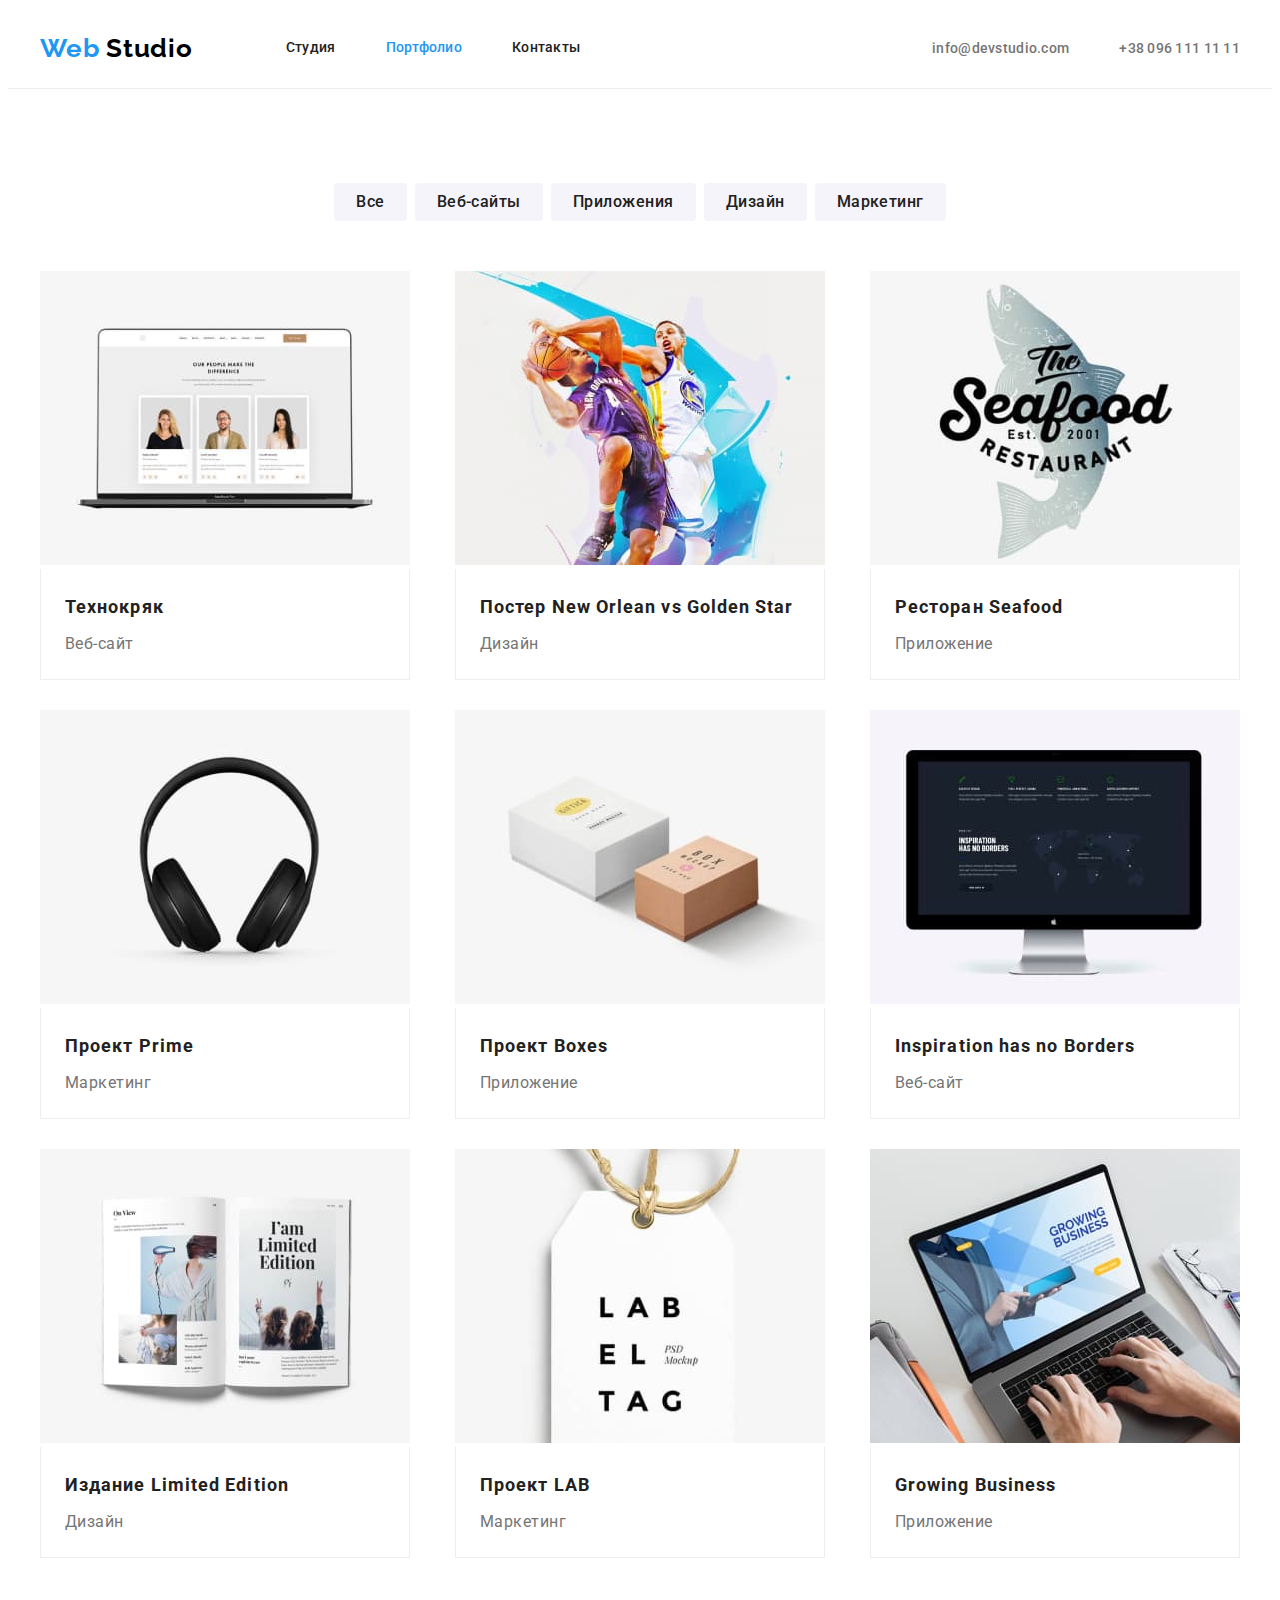
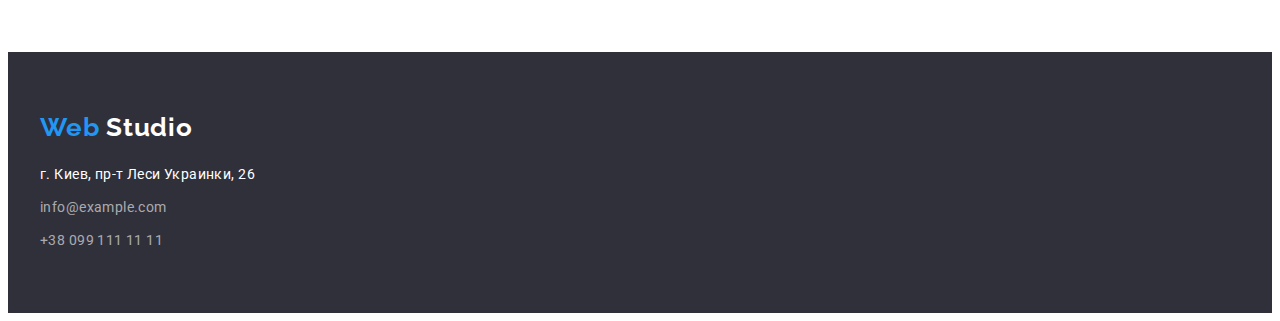
==== commit fa147f49: "Исправил измененные классы из html для portfolio" ====
--- a/portfolio.html
+++ b/portfolio.html
@@ -26,7 +26,7 @@
   <body>
     <header class="line">
       <div class="container header-container">
-        <a class="logo" href="./index.html">Web <span class="logo-header">Studio</span></a>
+        <a class="logo logo-mr" href="./index.html">Web <span class="logo-header">Studio</span></a>
         <nav>
           <ul class="list nav-list">
             <li class="nav-item"><a class="header-link" href="./index.html">Студия</a></li>
@@ -163,14 +163,14 @@
 
     <footer class="footer">
       <div class="container">
-        <a class="logo" href="./index.html">Web <span class="logo-footer">Studio</span></a>
+        <a class="logo logo-dp" href="./index.html">Web <span class="logo-footer">Studio</span></a>
         <address class="footer-address">
           <p class="footer-text fto">г. Киев, пр-т Леси Украинки, 26</p>
           <ul class="list">
-            <li class="footer-post">
-              <a class="footer-mail" href="mailto:info@example.com"> info@example.com </a>
+            <li class="footer-item">
+              <a class="footer-contacts" href="mailto:info@example.com"> info@example.com </a>
             </li>
-            <li><a class="footer-tel" href="tel:+380991111111">+38 099 111 11 11</a></li>
+            <li><a class="footer-contacts" href="tel:+380991111111">+38 099 111 11 11</a></li>
           </ul>
         </address>
       </div>
